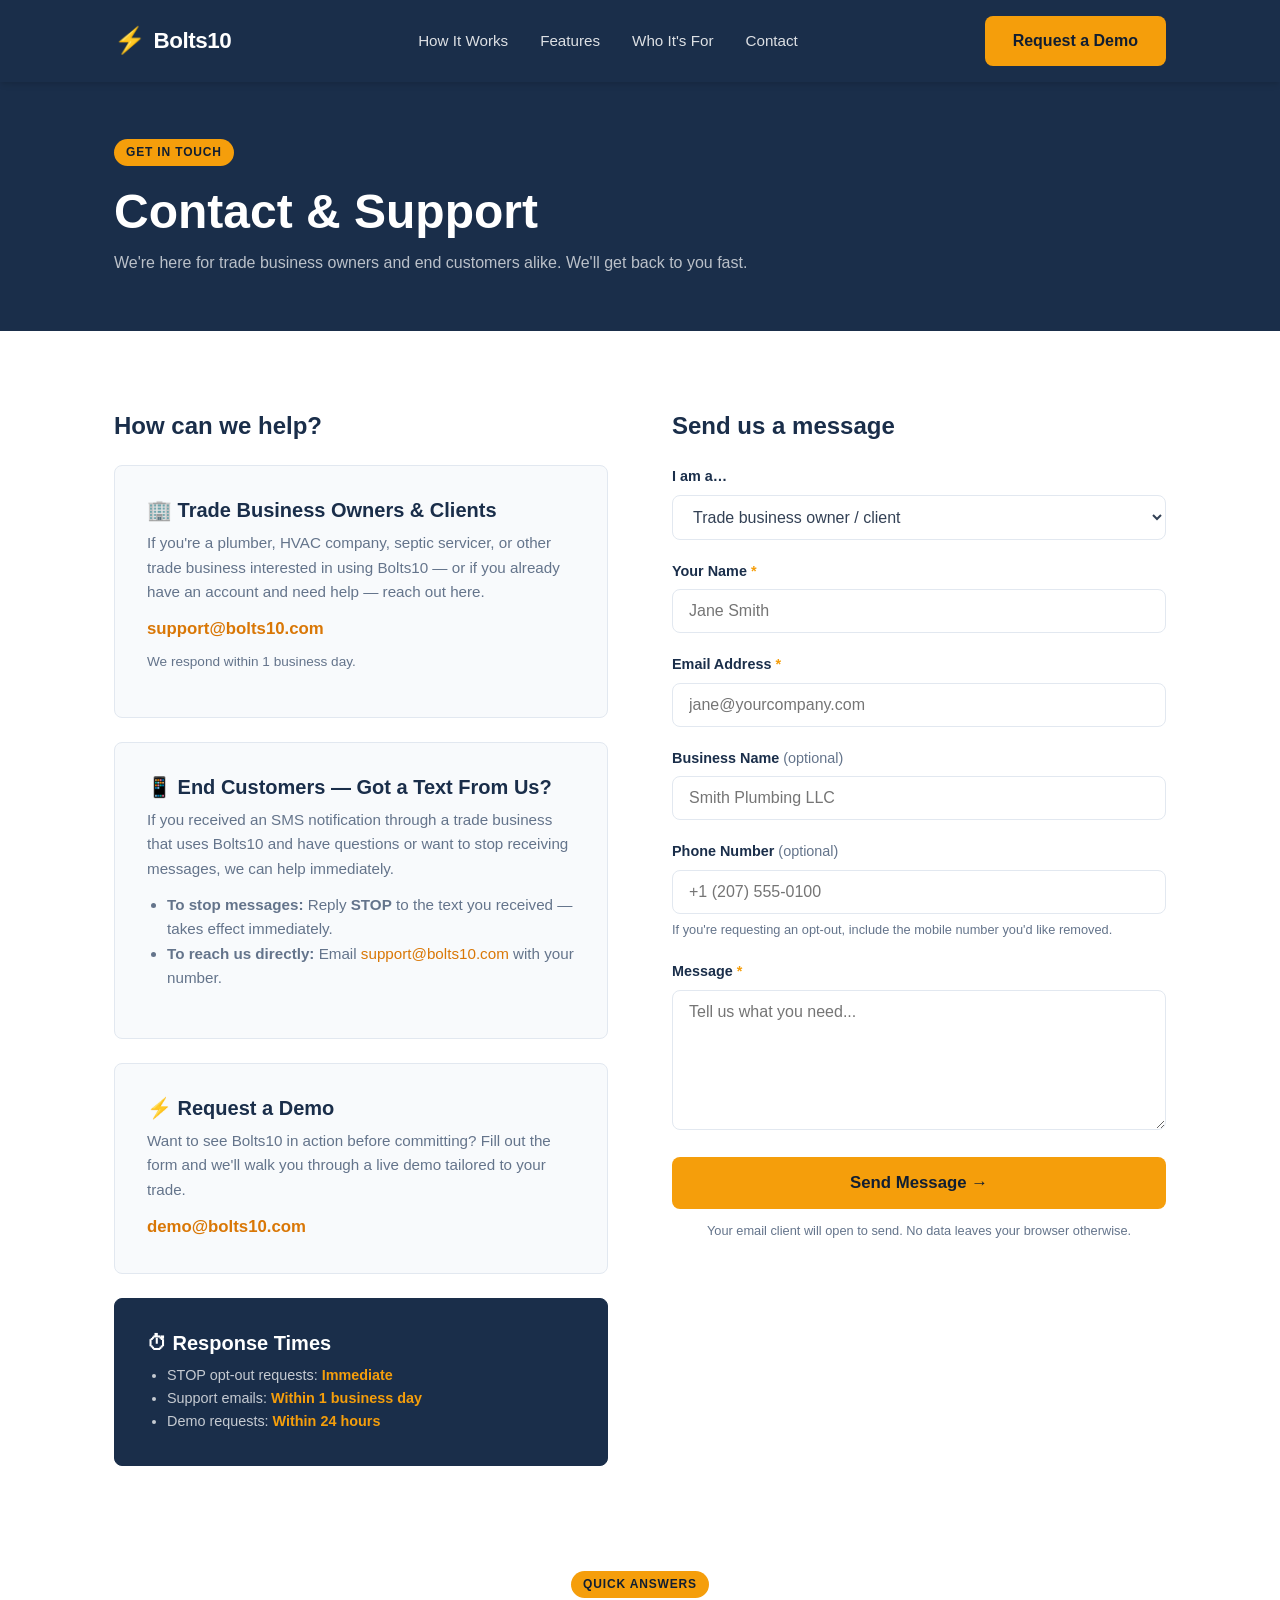
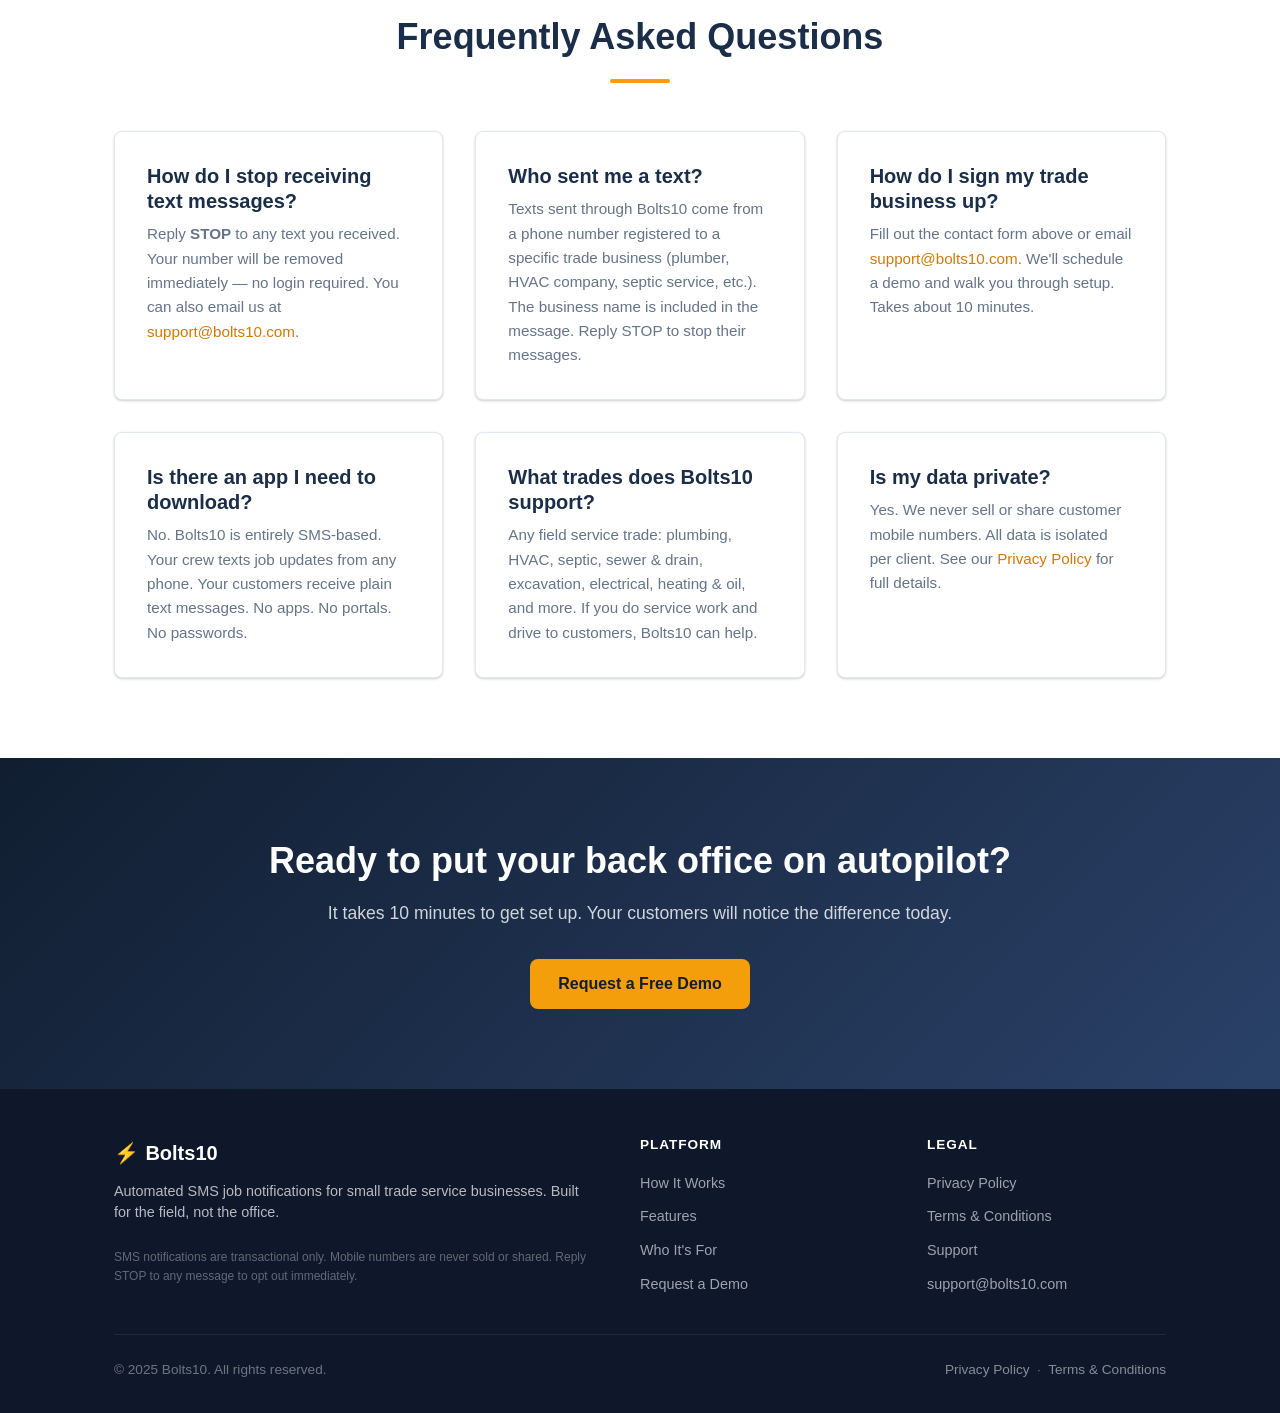
==== contact/index.html @ 415246c9 "Initial commit — Bolts10 marketing and compliance site" ====
<!DOCTYPE html>
<html lang="en">
<head>
  <meta charset="UTF-8" />
  <meta name="viewport" content="width=device-width, initial-scale=1.0" />
  <title>Contact &amp; Support — Bolts10</title>
  <meta name="description" content="Get in touch with Bolts10. Support for trade business clients and end customers." />
  <link rel="icon" href="data:image/svg+xml,<svg xmlns='http://www.w3.org/2000/svg' viewBox='0 0 100 100'><text y='.9em' font-size='90'>⚡</text></svg>" />
  <link rel="stylesheet" href="../css/styles.css" />
</head>
<body>

<!-- NAVBAR -->
<nav class="navbar" role="navigation" aria-label="Main navigation">
  <div class="container navbar__inner">
    <a href="/" class="navbar__logo" aria-label="Bolts10 Home">
      <span class="navbar__logo-bolt" aria-hidden="true">⚡</span>
      Bolts10
    </a>
    <ul class="navbar__links">
      <li><a href="/#how-it-works">How It Works</a></li>
      <li><a href="/#features">Features</a></li>
      <li><a href="/#who-its-for">Who It's For</a></li>
      <li><a href="/contact/" aria-current="page">Contact</a></li>
    </ul>
    <div class="navbar__cta">
      <a href="/contact/" class="btn btn-primary">Request a Demo</a>
    </div>
    <button class="navbar__hamburger" id="hamburger" aria-label="Toggle menu" aria-expanded="false">
      <span></span><span></span><span></span>
    </button>
  </div>
  <div class="container">
    <div class="navbar__mobile-menu" id="mobile-menu" role="menu">
      <a href="/#how-it-works">How It Works</a>
      <a href="/#features">Features</a>
      <a href="/#who-its-for">Who It's For</a>
      <a href="/contact/" style="color: var(--amber); font-weight: 700;">Contact →</a>
    </div>
  </div>
</nav>

<!-- PAGE HEADER -->
<header class="legal-header">
  <div class="container">
    <div class="badge">Get in Touch</div>
    <h1>Contact &amp; Support</h1>
    <p>We're here for trade business owners and end customers alike. We'll get back to you fast.</p>
  </div>
</header>

<!-- MAIN CONTENT -->
<main class="section">
  <div class="container">
    <div class="contact-grid">

      <!-- LEFT: Contact cards -->
      <div>
        <h2 style="font-size: 1.5rem; margin-bottom: 1.5rem;">How can we help?</h2>

        <div class="contact-card">
          <h3>🏢 Trade Business Owners &amp; Clients</h3>
          <p>
            If you're a plumber, HVAC company, septic servicer, or other trade business interested
            in using Bolts10 — or if you already have an account and need help — reach out here.
          </p>
          <div class="contact-card__email">
            <a href="mailto:support@bolts10.com">support@bolts10.com</a>
          </div>
          <p style="margin-top: .5rem; font-size: .85rem; color: var(--slate-500);">
            We respond within 1 business day.
          </p>
        </div>

        <div class="contact-card">
          <h3>📱 End Customers — Got a Text From Us?</h3>
          <p>
            If you received an SMS notification through a trade business that uses Bolts10 and
            have questions or want to stop receiving messages, we can help immediately.
          </p>
          <ul style="padding-left: 1.25rem; color: var(--slate-500); font-size: .95rem; margin-bottom: 1rem;">
            <li><strong>To stop messages:</strong> Reply <strong>STOP</strong> to the text you received — takes effect immediately.</li>
            <li><strong>To reach us directly:</strong> Email <a href="mailto:support@bolts10.com">support@bolts10.com</a> with your number.</li>
          </ul>
        </div>

        <div class="contact-card">
          <h3>⚡ Request a Demo</h3>
          <p>
            Want to see Bolts10 in action before committing? Fill out the form and we'll walk you
            through a live demo tailored to your trade.
          </p>
          <div class="contact-card__email">
            <a href="mailto:demo@bolts10.com">demo@bolts10.com</a>
          </div>
        </div>

        <div class="contact-card" style="background: var(--navy); border-color: var(--navy);">
          <h3 style="color: var(--white);">⏱ Response Times</h3>
          <ul style="padding-left: 1.25rem; color: rgba(255,255,255,.75); font-size: .9rem;">
            <li>STOP opt-out requests: <strong style="color: var(--amber);">Immediate</strong></li>
            <li>Support emails: <strong style="color: var(--amber);">Within 1 business day</strong></li>
            <li>Demo requests: <strong style="color: var(--amber);">Within 24 hours</strong></li>
          </ul>
        </div>
      </div>

      <!-- RIGHT: Contact form -->
      <div>
        <h2 style="font-size: 1.5rem; margin-bottom: 1.5rem;">Send us a message</h2>

        <div
          id="form-success"
          style="display:none; background:#f0fdf4; border:1px solid #86efac; border-radius:var(--radius); padding:1.25rem 1.5rem; margin-bottom:1.5rem; color:#166534;"
        >
          <strong>Message sent!</strong> Your email client should have opened. We'll get back to you shortly.
        </div>

        <form id="contact-form" novalidate>
          <div class="form-group">
            <label for="type">I am a…</label>
            <select id="type" name="type">
              <option value="trade-business">Trade business owner / client</option>
              <option value="demo-request">Interested in a demo</option>
              <option value="end-customer">End customer (got a text from a trade business)</option>
              <option value="opt-out">I want to stop receiving texts</option>
              <option value="other">Other</option>
            </select>
          </div>

          <div class="form-group">
            <label for="name">Your Name <span aria-hidden="true" style="color:var(--amber)">*</span></label>
            <input type="text" id="name" name="name" autocomplete="name" required placeholder="Jane Smith" />
          </div>

          <div class="form-group">
            <label for="email">Email Address <span aria-hidden="true" style="color:var(--amber)">*</span></label>
            <input type="email" id="email" name="email" autocomplete="email" required placeholder="jane@yourcompany.com" />
          </div>

          <div class="form-group">
            <label for="business">Business Name <span style="font-weight:400; color:var(--slate-500)">(optional)</span></label>
            <input type="text" id="business" name="business" placeholder="Smith Plumbing LLC" />
          </div>

          <div class="form-group">
            <label for="phone">Phone Number <span style="font-weight:400; color:var(--slate-500)">(optional)</span></label>
            <input type="tel" id="phone" name="phone" autocomplete="tel" placeholder="+1 (207) 555-0100" />
            <div class="form-note">If you're requesting an opt-out, include the mobile number you'd like removed.</div>
          </div>

          <div class="form-group">
            <label for="message">Message <span aria-hidden="true" style="color:var(--amber)">*</span></label>
            <textarea id="message" name="message" required placeholder="Tell us what you need..."></textarea>
          </div>

          <div class="form-group" style="margin-bottom:0;">
            <button type="submit" class="btn btn-primary" style="width:100%; justify-content:center; font-size:1.05rem; padding:1rem;">
              Send Message →
            </button>
            <div class="form-note" style="text-align:center; margin-top:.75rem;">
              Your email client will open to send. No data leaves your browser otherwise.
            </div>
          </div>
        </form>
      </div>

    </div>

    <!-- FAQ -->
    <div style="margin-top: 5rem;">
      <div class="text-center" style="margin-bottom: 2.5rem;">
        <div class="badge">Quick Answers</div>
        <h2>Frequently Asked Questions</h2>
        <div class="divider"></div>
      </div>

      <div class="features" style="grid-template-columns: repeat(auto-fit, minmax(300px, 1fr));">
        <div class="feature-card">
          <h3>How do I stop receiving text messages?</h3>
          <p>
            Reply <strong>STOP</strong> to any text you received. Your number will be removed
            immediately — no login required. You can also email us at
            <a href="mailto:support@bolts10.com">support@bolts10.com</a>.
          </p>
        </div>
        <div class="feature-card">
          <h3>Who sent me a text?</h3>
          <p>
            Texts sent through Bolts10 come from a phone number registered to a specific trade
            business (plumber, HVAC company, septic service, etc.). The business name is included
            in the message. Reply STOP to stop their messages.
          </p>
        </div>
        <div class="feature-card">
          <h3>How do I sign my trade business up?</h3>
          <p>
            Fill out the contact form above or email <a href="mailto:support@bolts10.com">support@bolts10.com</a>.
            We'll schedule a demo and walk you through setup. Takes about 10 minutes.
          </p>
        </div>
        <div class="feature-card">
          <h3>Is there an app I need to download?</h3>
          <p>
            No. Bolts10 is entirely SMS-based. Your crew texts job updates from any phone.
            Your customers receive plain text messages. No apps. No portals. No passwords.
          </p>
        </div>
        <div class="feature-card">
          <h3>What trades does Bolts10 support?</h3>
          <p>
            Any field service trade: plumbing, HVAC, septic, sewer & drain, excavation,
            electrical, heating & oil, and more. If you do service work and drive to customers,
            Bolts10 can help.
          </p>
        </div>
        <div class="feature-card">
          <h3>Is my data private?</h3>
          <p>
            Yes. We never sell or share customer mobile numbers. All data is isolated per client.
            See our <a href="/privacy-policy/">Privacy Policy</a> for full details.
          </p>
        </div>
      </div>
    </div>

  </div>
</main>

<!-- CTA BANNER -->
<section class="cta-banner" aria-labelledby="cta-heading">
  <div class="container">
    <h2 id="cta-heading">Ready to put your back office on autopilot?</h2>
    <p>It takes 10 minutes to get set up. Your customers will notice the difference today.</p>
    <a href="mailto:demo@bolts10.com" class="btn btn-primary">Request a Free Demo</a>
  </div>
</section>

<!-- FOOTER -->
<footer class="footer" role="contentinfo">
  <div class="container">
    <div class="footer__inner">
      <div class="footer__brand">
        <a href="/" class="footer__logo">
          <span class="footer__logo-bolt" aria-hidden="true">⚡</span>
          Bolts10
        </a>
        <p class="footer__tagline">Automated SMS job notifications for small trade service businesses. Built for the field, not the office.</p>
        <p class="footer__compliance">
          SMS notifications are transactional only. Mobile numbers are never sold or shared.
          Reply STOP to any message to opt out immediately.
        </p>
      </div>
      <div class="footer__col">
        <h4>Platform</h4>
        <ul>
          <li><a href="/#how-it-works">How It Works</a></li>
          <li><a href="/#features">Features</a></li>
          <li><a href="/#who-its-for">Who It's For</a></li>
          <li><a href="/contact/">Request a Demo</a></li>
        </ul>
      </div>
      <div class="footer__col">
        <h4>Legal</h4>
        <ul>
          <li><a href="/privacy-policy/">Privacy Policy</a></li>
          <li><a href="/terms-and-conditions/">Terms &amp; Conditions</a></li>
          <li><a href="/contact/">Support</a></li>
          <li><a href="mailto:support@bolts10.com">support@bolts10.com</a></li>
        </ul>
      </div>
    </div>
    <div class="footer__bottom">
      <p>&copy; 2025 Bolts10. All rights reserved.</p>
      <p>
        <a href="/privacy-policy/" style="color: rgba(255,255,255,.5);">Privacy Policy</a>
        &nbsp;·&nbsp;
        <a href="/terms-and-conditions/" style="color: rgba(255,255,255,.5);">Terms &amp; Conditions</a>
      </p>
    </div>
  </div>
</footer>

<script src="../js/main.js"></script>
</body>
</html>
---- css/styles.css ----
/* ============================================================
   Bolts10 — Shared Stylesheet
   Brand: Navy (#1a2e4a) + Amber (#f59e0b) + Slate (#f8fafc)
   ============================================================ */

*, *::before, *::after {
  box-sizing: border-box;
  margin: 0;
  padding: 0;
}

:root {
  --navy:       #1a2e4a;
  --navy-dark:  #111e31;
  --navy-light: #2a4168;
  --amber:      #f59e0b;
  --amber-dark: #d97706;
  --slate-50:   #f8fafc;
  --slate-100:  #f1f5f9;
  --slate-200:  #e2e8f0;
  --slate-500:  #64748b;
  --slate-700:  #334155;
  --slate-900:  #0f172a;
  --white:      #ffffff;
  --radius:     8px;
  --shadow:     0 1px 3px rgba(0,0,0,.12), 0 1px 2px rgba(0,0,0,.08);
  --shadow-md:  0 4px 6px -1px rgba(0,0,0,.1), 0 2px 4px -1px rgba(0,0,0,.06);
  --shadow-lg:  0 10px 15px -3px rgba(0,0,0,.1), 0 4px 6px -2px rgba(0,0,0,.05);
  --font:       -apple-system, BlinkMacSystemFont, 'Segoe UI', Roboto, Oxygen, Ubuntu, sans-serif;
  --max-width:  1100px;
}

html { scroll-behavior: smooth; }

body {
  font-family: var(--font);
  font-size: 16px;
  line-height: 1.6;
  color: var(--slate-700);
  background: var(--white);
  -webkit-font-smoothing: antialiased;
}

/* ── Typography ─────────────────────────────────────────── */

h1, h2, h3, h4, h5 {
  line-height: 1.25;
  color: var(--navy);
  font-weight: 700;
}
h1 { font-size: clamp(2rem, 5vw, 3rem); }
h2 { font-size: clamp(1.5rem, 3.5vw, 2.25rem); }
h3 { font-size: 1.25rem; }
p  { margin-bottom: 1rem; }
a  { color: var(--amber-dark); text-decoration: none; }
a:hover { text-decoration: underline; }

/* ── Layout Utilities ───────────────────────────────────── */

.container {
  max-width: var(--max-width);
  margin-inline: auto;
  padding-inline: 1.5rem;
}

.section {
  padding-block: 5rem;
}

.section--alt {
  background: var(--slate-50);
}

.text-center { text-align: center; }

.badge {
  display: inline-block;
  background: var(--amber);
  color: var(--navy-dark);
  font-size: .75rem;
  font-weight: 700;
  letter-spacing: .07em;
  text-transform: uppercase;
  padding: .25rem .75rem;
  border-radius: 999px;
  margin-bottom: 1rem;
}

/* ── Buttons ────────────────────────────────────────────── */

.btn {
  display: inline-block;
  padding: .75rem 1.75rem;
  border-radius: var(--radius);
  font-weight: 600;
  font-size: 1rem;
  cursor: pointer;
  transition: background .15s, transform .1s;
  border: none;
  text-decoration: none;
}
.btn:hover { text-decoration: none; }

.btn-primary {
  background: var(--amber);
  color: var(--navy-dark);
}
.btn-primary:hover {
  background: var(--amber-dark);
  transform: translateY(-1px);
}

.btn-outline {
  background: transparent;
  color: var(--white);
  border: 2px solid var(--white);
}
.btn-outline:hover {
  background: rgba(255,255,255,.1);
  transform: translateY(-1px);
}

.btn-navy {
  background: var(--navy);
  color: var(--white);
}
.btn-navy:hover {
  background: var(--navy-dark);
  transform: translateY(-1px);
}

/* ── Navbar ─────────────────────────────────────────────── */

.navbar {
  background: var(--navy);
  position: sticky;
  top: 0;
  z-index: 100;
  box-shadow: var(--shadow-md);
}

.navbar__inner {
  display: flex;
  align-items: center;
  justify-content: space-between;
  padding-block: 1rem;
}

.navbar__logo {
  display: flex;
  align-items: center;
  gap: .5rem;
  color: var(--white);
  font-size: 1.4rem;
  font-weight: 800;
  text-decoration: none;
  letter-spacing: -.02em;
}
.navbar__logo:hover { text-decoration: none; color: var(--amber); }

.navbar__logo-bolt {
  color: var(--amber);
  font-size: 1.6rem;
  line-height: 1;
}

.navbar__links {
  display: flex;
  align-items: center;
  gap: 2rem;
  list-style: none;
}

.navbar__links a {
  color: rgba(255,255,255,.85);
  font-size: .95rem;
  font-weight: 500;
  transition: color .15s;
}
.navbar__links a:hover { color: var(--amber); text-decoration: none; }

.navbar__cta {
  display: flex;
  align-items: center;
  gap: 1rem;
}

/* Mobile nav */
.navbar__hamburger {
  display: none;
  flex-direction: column;
  gap: 5px;
  cursor: pointer;
  background: none;
  border: none;
  padding: .4rem;
}
.navbar__hamburger span {
  display: block;
  width: 24px;
  height: 2px;
  background: var(--white);
  border-radius: 2px;
  transition: .3s;
}
.navbar__mobile-menu {
  display: none;
  flex-direction: column;
  padding-bottom: 1rem;
  gap: .5rem;
}
.navbar__mobile-menu a {
  color: rgba(255,255,255,.85);
  padding: .5rem 0;
  font-weight: 500;
  border-bottom: 1px solid rgba(255,255,255,.08);
}
.navbar__mobile-menu.open { display: flex; }

@media (max-width: 768px) {
  .navbar__links,
  .navbar__cta { display: none; }
  .navbar__hamburger { display: flex; }
}

/* ── Hero ───────────────────────────────────────────────── */

.hero {
  background: linear-gradient(135deg, var(--navy-dark) 0%, var(--navy-light) 100%);
  color: var(--white);
  padding-block: 6rem 5rem;
  text-align: center;
}

.hero h1 {
  color: var(--white);
  max-width: 800px;
  margin-inline: auto;
  margin-bottom: 1.25rem;
}

.hero__sub {
  font-size: 1.2rem;
  color: rgba(255,255,255,.8);
  max-width: 600px;
  margin-inline: auto;
  margin-bottom: 2.5rem;
}

.hero__actions {
  display: flex;
  gap: 1rem;
  justify-content: center;
  flex-wrap: wrap;
}

.hero__scroll {
  margin-top: 3rem;
  display: flex;
  flex-direction: column;
  align-items: center;
  gap: .5rem;
  color: rgba(255,255,255,.4);
  font-size: .8rem;
  letter-spacing: .05em;
  text-transform: uppercase;
}
.hero__scroll-arrow {
  width: 24px;
  height: 24px;
  border-right: 2px solid rgba(255,255,255,.3);
  border-bottom: 2px solid rgba(255,255,255,.3);
  transform: rotate(45deg);
  animation: bounce 1.6s ease-in-out infinite;
}
@keyframes bounce {
  0%, 100% { transform: rotate(45deg) translateY(0); }
  50%       { transform: rotate(45deg) translateY(6px); }
}

/* ── How It Works ───────────────────────────────────────── */

.steps {
  display: grid;
  grid-template-columns: repeat(auto-fit, minmax(220px, 1fr));
  gap: 2rem;
  margin-top: 3rem;
}

.step {
  text-align: center;
  padding: 2rem 1.5rem;
  background: var(--white);
  border-radius: var(--radius);
  box-shadow: var(--shadow);
  border-top: 4px solid var(--amber);
}

.step__number {
  width: 48px;
  height: 48px;
  border-radius: 50%;
  background: var(--amber);
  color: var(--navy-dark);
  font-size: 1.25rem;
  font-weight: 800;
  display: flex;
  align-items: center;
  justify-content: center;
  margin-inline: auto;
  margin-bottom: 1rem;
}

.step h3 { margin-bottom: .5rem; }
.step p { color: var(--slate-500); font-size: .95rem; margin: 0; }

/* ── Feature Grid ───────────────────────────────────────── */

.features {
  display: grid;
  grid-template-columns: repeat(auto-fit, minmax(280px, 1fr));
  gap: 2rem;
  margin-top: 3rem;
}

.feature-card {
  padding: 2rem;
  border-radius: var(--radius);
  background: var(--white);
  box-shadow: var(--shadow);
  border: 1px solid var(--slate-200);
}

.feature-card__icon {
  font-size: 2rem;
  margin-bottom: 1rem;
  display: block;
}

.feature-card h3 { margin-bottom: .5rem; }
.feature-card p  { color: var(--slate-500); font-size: .95rem; margin: 0; }

/* ── Verticals / Who It's For ───────────────────────────── */

.verticals {
  display: flex;
  flex-wrap: wrap;
  gap: 1rem;
  justify-content: center;
  margin-top: 2rem;
}

.vertical-tag {
  display: inline-flex;
  align-items: center;
  gap: .4rem;
  padding: .6rem 1.2rem;
  border-radius: var(--radius);
  background: var(--navy);
  color: var(--white);
  font-weight: 600;
  font-size: .95rem;
}

.vertical-tag span { font-size: 1.2rem; }

/* ── Testimonial ────────────────────────────────────────── */

.testimonial-grid {
  display: grid;
  grid-template-columns: repeat(auto-fit, minmax(260px, 1fr));
  gap: 2rem;
  margin-top: 3rem;
}

.testimonial {
  background: var(--white);
  border-radius: var(--radius);
  padding: 2rem;
  box-shadow: var(--shadow);
  border-left: 4px solid var(--amber);
}

.testimonial__quote {
  font-style: italic;
  color: var(--slate-700);
  margin-bottom: 1.25rem;
  font-size: 1rem;
}

.testimonial__author {
  font-weight: 700;
  color: var(--navy);
  font-size: .9rem;
}
.testimonial__role {
  color: var(--slate-500);
  font-size: .85rem;
}

/* ── CTA Banner ─────────────────────────────────────────── */

.cta-banner {
  background: linear-gradient(135deg, var(--navy-dark) 0%, var(--navy-light) 100%);
  color: var(--white);
  text-align: center;
  padding-block: 5rem;
}

.cta-banner h2 { color: var(--white); margin-bottom: 1rem; }
.cta-banner p  { color: rgba(255,255,255,.8); font-size: 1.1rem; margin-bottom: 2rem; }

/* ── Booking Widget Embed ───────────────────────────────── */

.widget-embed {
  background: var(--slate-100);
  border: 2px dashed var(--slate-200);
  border-radius: var(--radius);
  padding: 3rem 2rem;
  text-align: center;
  margin-top: 2rem;
}

.widget-embed__label {
  font-size: .75rem;
  font-weight: 700;
  letter-spacing: .1em;
  text-transform: uppercase;
  color: var(--slate-500);
  margin-bottom: 1rem;
}

.widget-embed__placeholder {
  color: var(--slate-500);
  font-size: .95rem;
}

/* ── Legal Pages ────────────────────────────────────────── */

.legal-header {
  background: var(--navy);
  color: var(--white);
  padding-block: 3.5rem;
}

.legal-header h1 { color: var(--white); margin-bottom: .5rem; }
.legal-header p  { color: rgba(255,255,255,.7); margin: 0; }

.legal-body {
  padding-block: 4rem;
}

.legal-body h2 {
  font-size: 1.35rem;
  margin-top: 2.5rem;
  margin-bottom: .75rem;
  padding-top: 1rem;
  border-top: 1px solid var(--slate-200);
}
.legal-body h2:first-of-type { margin-top: 0; border-top: none; }

.legal-body h3 {
  font-size: 1.05rem;
  margin-top: 1.5rem;
  margin-bottom: .5rem;
  color: var(--navy-light);
}

.legal-body ul, .legal-body ol {
  padding-left: 1.5rem;
  margin-bottom: 1rem;
}
.legal-body li { margin-bottom: .4rem; }

.legal-toc {
  background: var(--slate-50);
  border-radius: var(--radius);
  padding: 1.5rem;
  margin-bottom: 3rem;
  border: 1px solid var(--slate-200);
}
.legal-toc h3 { margin-top: 0; border-top: none; font-size: 1rem; margin-bottom: .75rem; }
.legal-toc ol { margin-bottom: 0; }
.legal-toc a { color: var(--navy-light); font-size: .9rem; }

.compliance-box {
  background: #fff7ed;
  border: 1px solid #fed7aa;
  border-radius: var(--radius);
  padding: 1.25rem 1.5rem;
  margin: 1.5rem 0;
}
.compliance-box strong { color: #9a3412; }

/* ── Contact Page ───────────────────────────────────────── */

.contact-grid {
  display: grid;
  grid-template-columns: 1fr 1fr;
  gap: 4rem;
  align-items: start;
}

@media (max-width: 768px) {
  .contact-grid { grid-template-columns: 1fr; gap: 2rem; }
}

.contact-card {
  background: var(--slate-50);
  border-radius: var(--radius);
  padding: 2rem;
  border: 1px solid var(--slate-200);
  margin-bottom: 1.5rem;
}

.contact-card h3 { margin-bottom: .5rem; }
.contact-card p  { color: var(--slate-500); font-size: .95rem; margin-bottom: .75rem; }

.contact-card__email {
  font-weight: 700;
  font-size: 1.05rem;
  color: var(--navy);
}

.form-group {
  margin-bottom: 1.25rem;
}

.form-group label {
  display: block;
  font-weight: 600;
  font-size: .9rem;
  color: var(--navy);
  margin-bottom: .4rem;
}

.form-group input,
.form-group textarea,
.form-group select {
  width: 100%;
  padding: .75rem 1rem;
  border: 1px solid var(--slate-200);
  border-radius: var(--radius);
  font-family: var(--font);
  font-size: 1rem;
  color: var(--slate-700);
  background: var(--white);
  transition: border-color .15s, box-shadow .15s;
}

.form-group input:focus,
.form-group textarea:focus,
.form-group select:focus {
  outline: none;
  border-color: var(--amber);
  box-shadow: 0 0 0 3px rgba(245, 158, 11, .2);
}

.form-group textarea { resize: vertical; min-height: 140px; }

.form-note {
  font-size: .8rem;
  color: var(--slate-500);
  margin-top: .4rem;
}

/* ── Footer ─────────────────────────────────────────────── */

.footer {
  background: var(--slate-900);
  color: rgba(255,255,255,.7);
  padding-block: 3rem 2rem;
}

.footer__inner {
  display: grid;
  grid-template-columns: 2fr 1fr 1fr;
  gap: 3rem;
  padding-bottom: 2rem;
  border-bottom: 1px solid rgba(255,255,255,.08);
}

@media (max-width: 768px) {
  .footer__inner { grid-template-columns: 1fr; gap: 2rem; }
}

.footer__brand { }
.footer__logo {
  display: flex;
  align-items: center;
  gap: .4rem;
  color: var(--white);
  font-size: 1.25rem;
  font-weight: 800;
  margin-bottom: .75rem;
  text-decoration: none;
}
.footer__logo:hover { color: var(--amber); text-decoration: none; }
.footer__logo-bolt { color: var(--amber); }
.footer__tagline { font-size: .9rem; line-height: 1.5; }

.footer__col h4 {
  color: var(--white);
  font-size: .85rem;
  text-transform: uppercase;
  letter-spacing: .07em;
  margin-bottom: 1rem;
}

.footer__col ul {
  list-style: none;
  display: flex;
  flex-direction: column;
  gap: .5rem;
}

.footer__col a {
  color: rgba(255,255,255,.6);
  font-size: .9rem;
  transition: color .15s;
}
.footer__col a:hover { color: var(--amber); text-decoration: none; }

.footer__bottom {
  display: flex;
  align-items: center;
  justify-content: space-between;
  padding-top: 1.5rem;
  flex-wrap: wrap;
  gap: 1rem;
}

.footer__bottom p { font-size: .85rem; color: rgba(255,255,255,.4); margin: 0; }

.footer__compliance {
  font-size: .75rem;
  color: rgba(255,255,255,.35);
  margin-top: 1.5rem;
  line-height: 1.6;
}

/* ── Misc ───────────────────────────────────────────────── */

.divider {
  width: 60px;
  height: 4px;
  background: var(--amber);
  border-radius: 2px;
  margin-block: 1.25rem;
}

.text-center .divider { margin-inline: auto; }

.sr-only {
  position: absolute;
  width: 1px; height: 1px;
  padding: 0; margin: -1px;
  overflow: hidden;
  clip: rect(0,0,0,0);
  white-space: nowrap;
  border-width: 0;
}
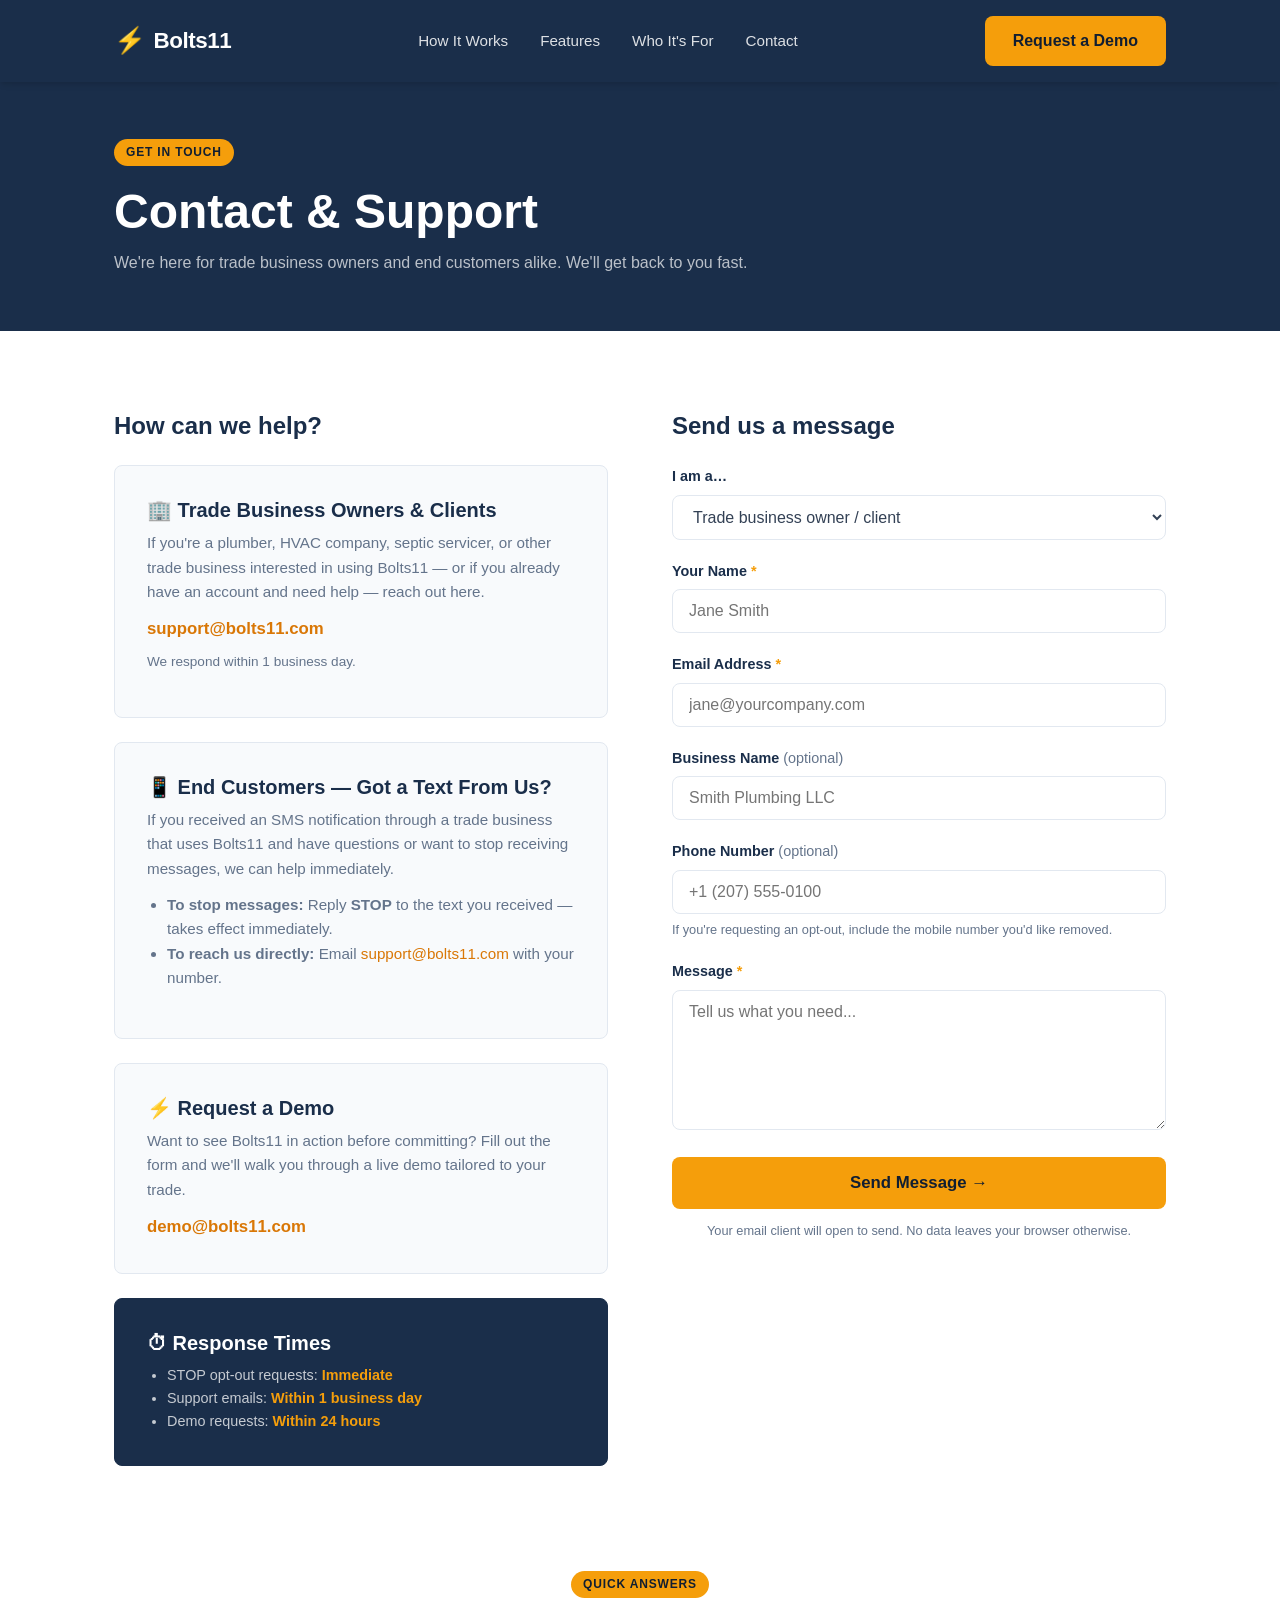
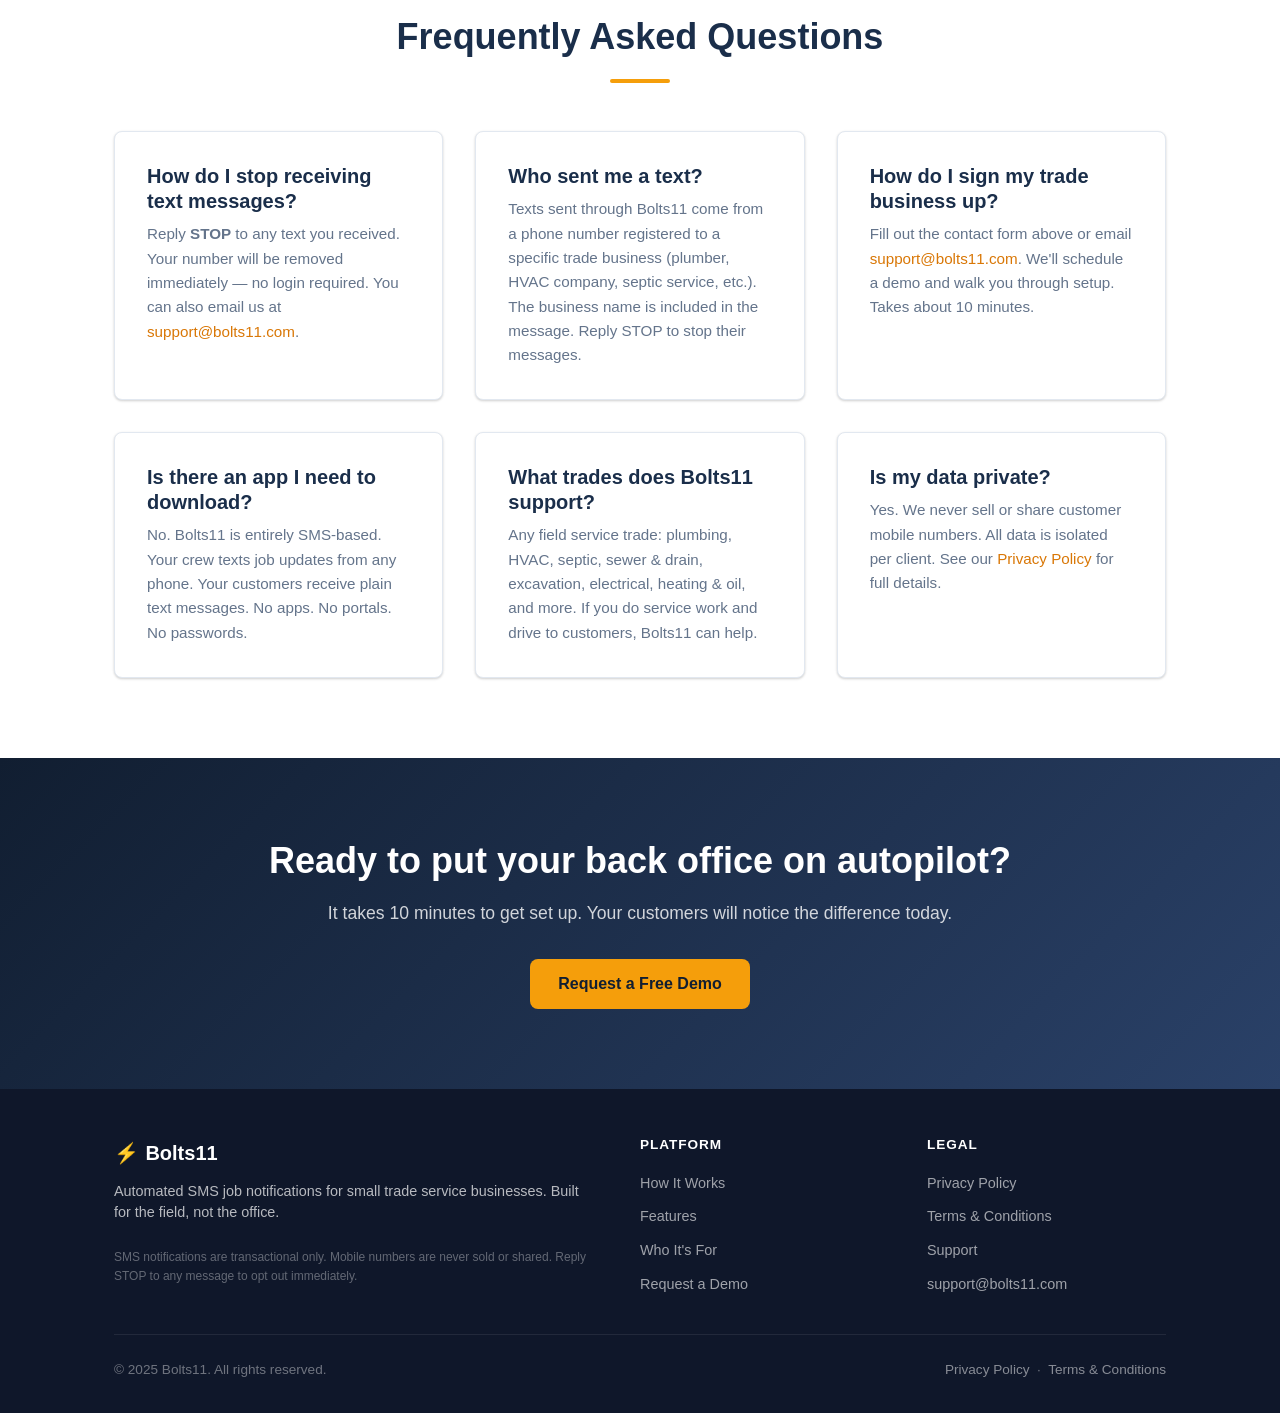
==== commit 73a2d866: "Rename Bolts10 → Bolts11, update domain to bolts11.com" ====
--- a/contact/index.html
+++ b/contact/index.html
@@ -3,8 +3,8 @@
 <head>
   <meta charset="UTF-8" />
   <meta name="viewport" content="width=device-width, initial-scale=1.0" />
-  <title>Contact &amp; Support — Bolts10</title>
-  <meta name="description" content="Get in touch with Bolts10. Support for trade business clients and end customers." />
+  <title>Contact &amp; Support — Bolts11</title>
+  <meta name="description" content="Get in touch with Bolts11. Support for trade business clients and end customers." />
   <link rel="icon" href="data:image/svg+xml,<svg xmlns='http://www.w3.org/2000/svg' viewBox='0 0 100 100'><text y='.9em' font-size='90'>⚡</text></svg>" />
   <link rel="stylesheet" href="../css/styles.css" />
 </head>
@@ -13,9 +13,9 @@
 <!-- NAVBAR -->
 <nav class="navbar" role="navigation" aria-label="Main navigation">
   <div class="container navbar__inner">
-    <a href="/" class="navbar__logo" aria-label="Bolts10 Home">
+    <a href="/" class="navbar__logo" aria-label="Bolts11 Home">
       <span class="navbar__logo-bolt" aria-hidden="true">⚡</span>
-      Bolts10
+      Bolts11
     </a>
     <ul class="navbar__links">
       <li><a href="/#how-it-works">How It Works</a></li>
@@ -62,10 +62,10 @@
           <h3>🏢 Trade Business Owners &amp; Clients</h3>
           <p>
             If you're a plumber, HVAC company, septic servicer, or other trade business interested
-            in using Bolts10 — or if you already have an account and need help — reach out here.
+            in using Bolts11 — or if you already have an account and need help — reach out here.
           </p>
           <div class="contact-card__email">
-            <a href="mailto:support@bolts10.com">support@bolts10.com</a>
+            <a href="mailto:support@bolts11.com">support@bolts11.com</a>
           </div>
           <p style="margin-top: .5rem; font-size: .85rem; color: var(--slate-500);">
             We respond within 1 business day.
@@ -75,23 +75,23 @@
         <div class="contact-card">
           <h3>📱 End Customers — Got a Text From Us?</h3>
           <p>
-            If you received an SMS notification through a trade business that uses Bolts10 and
+            If you received an SMS notification through a trade business that uses Bolts11 and
             have questions or want to stop receiving messages, we can help immediately.
           </p>
           <ul style="padding-left: 1.25rem; color: var(--slate-500); font-size: .95rem; margin-bottom: 1rem;">
             <li><strong>To stop messages:</strong> Reply <strong>STOP</strong> to the text you received — takes effect immediately.</li>
-            <li><strong>To reach us directly:</strong> Email <a href="mailto:support@bolts10.com">support@bolts10.com</a> with your number.</li>
+            <li><strong>To reach us directly:</strong> Email <a href="mailto:support@bolts11.com">support@bolts11.com</a> with your number.</li>
           </ul>
         </div>
 
         <div class="contact-card">
           <h3>⚡ Request a Demo</h3>
           <p>
-            Want to see Bolts10 in action before committing? Fill out the form and we'll walk you
+            Want to see Bolts11 in action before committing? Fill out the form and we'll walk you
             through a live demo tailored to your trade.
           </p>
           <div class="contact-card__email">
-            <a href="mailto:demo@bolts10.com">demo@bolts10.com</a>
+            <a href="mailto:demo@bolts11.com">demo@bolts11.com</a>
           </div>
         </div>
 
@@ -181,13 +181,13 @@
           <p>
             Reply <strong>STOP</strong> to any text you received. Your number will be removed
             immediately — no login required. You can also email us at
-            <a href="mailto:support@bolts10.com">support@bolts10.com</a>.
+            <a href="mailto:support@bolts11.com">support@bolts11.com</a>.
           </p>
         </div>
         <div class="feature-card">
           <h3>Who sent me a text?</h3>
           <p>
-            Texts sent through Bolts10 come from a phone number registered to a specific trade
+            Texts sent through Bolts11 come from a phone number registered to a specific trade
             business (plumber, HVAC company, septic service, etc.). The business name is included
             in the message. Reply STOP to stop their messages.
           </p>
@@ -195,23 +195,23 @@
         <div class="feature-card">
           <h3>How do I sign my trade business up?</h3>
           <p>
-            Fill out the contact form above or email <a href="mailto:support@bolts10.com">support@bolts10.com</a>.
+            Fill out the contact form above or email <a href="mailto:support@bolts11.com">support@bolts11.com</a>.
             We'll schedule a demo and walk you through setup. Takes about 10 minutes.
           </p>
         </div>
         <div class="feature-card">
           <h3>Is there an app I need to download?</h3>
           <p>
-            No. Bolts10 is entirely SMS-based. Your crew texts job updates from any phone.
+            No. Bolts11 is entirely SMS-based. Your crew texts job updates from any phone.
             Your customers receive plain text messages. No apps. No portals. No passwords.
           </p>
         </div>
         <div class="feature-card">
-          <h3>What trades does Bolts10 support?</h3>
+          <h3>What trades does Bolts11 support?</h3>
           <p>
             Any field service trade: plumbing, HVAC, septic, sewer & drain, excavation,
             electrical, heating & oil, and more. If you do service work and drive to customers,
-            Bolts10 can help.
+            Bolts11 can help.
           </p>
         </div>
         <div class="feature-card">
@@ -232,7 +232,7 @@
   <div class="container">
     <h2 id="cta-heading">Ready to put your back office on autopilot?</h2>
     <p>It takes 10 minutes to get set up. Your customers will notice the difference today.</p>
-    <a href="mailto:demo@bolts10.com" class="btn btn-primary">Request a Free Demo</a>
+    <a href="mailto:demo@bolts11.com" class="btn btn-primary">Request a Free Demo</a>
   </div>
 </section>
 
@@ -243,7 +243,7 @@
       <div class="footer__brand">
         <a href="/" class="footer__logo">
           <span class="footer__logo-bolt" aria-hidden="true">⚡</span>
-          Bolts10
+          Bolts11
         </a>
         <p class="footer__tagline">Automated SMS job notifications for small trade service businesses. Built for the field, not the office.</p>
         <p class="footer__compliance">
@@ -266,12 +266,12 @@
           <li><a href="/privacy-policy/">Privacy Policy</a></li>
           <li><a href="/terms-and-conditions/">Terms &amp; Conditions</a></li>
           <li><a href="/contact/">Support</a></li>
-          <li><a href="mailto:support@bolts10.com">support@bolts10.com</a></li>
+          <li><a href="mailto:support@bolts11.com">support@bolts11.com</a></li>
         </ul>
       </div>
     </div>
     <div class="footer__bottom">
-      <p>&copy; 2025 Bolts10. All rights reserved.</p>
+      <p>&copy; 2025 Bolts11. All rights reserved.</p>
       <p>
         <a href="/privacy-policy/" style="color: rgba(255,255,255,.5);">Privacy Policy</a>
         &nbsp;·&nbsp;
--- a/css/styles.css
+++ b/css/styles.css
@@ -1,5 +1,5 @@
 /* ============================================================
-   Bolts10 — Shared Stylesheet
+   Bolts11 — Shared Stylesheet
    Brand: Navy (#1a2e4a) + Amber (#f59e0b) + Slate (#f8fafc)
    ============================================================ */
 
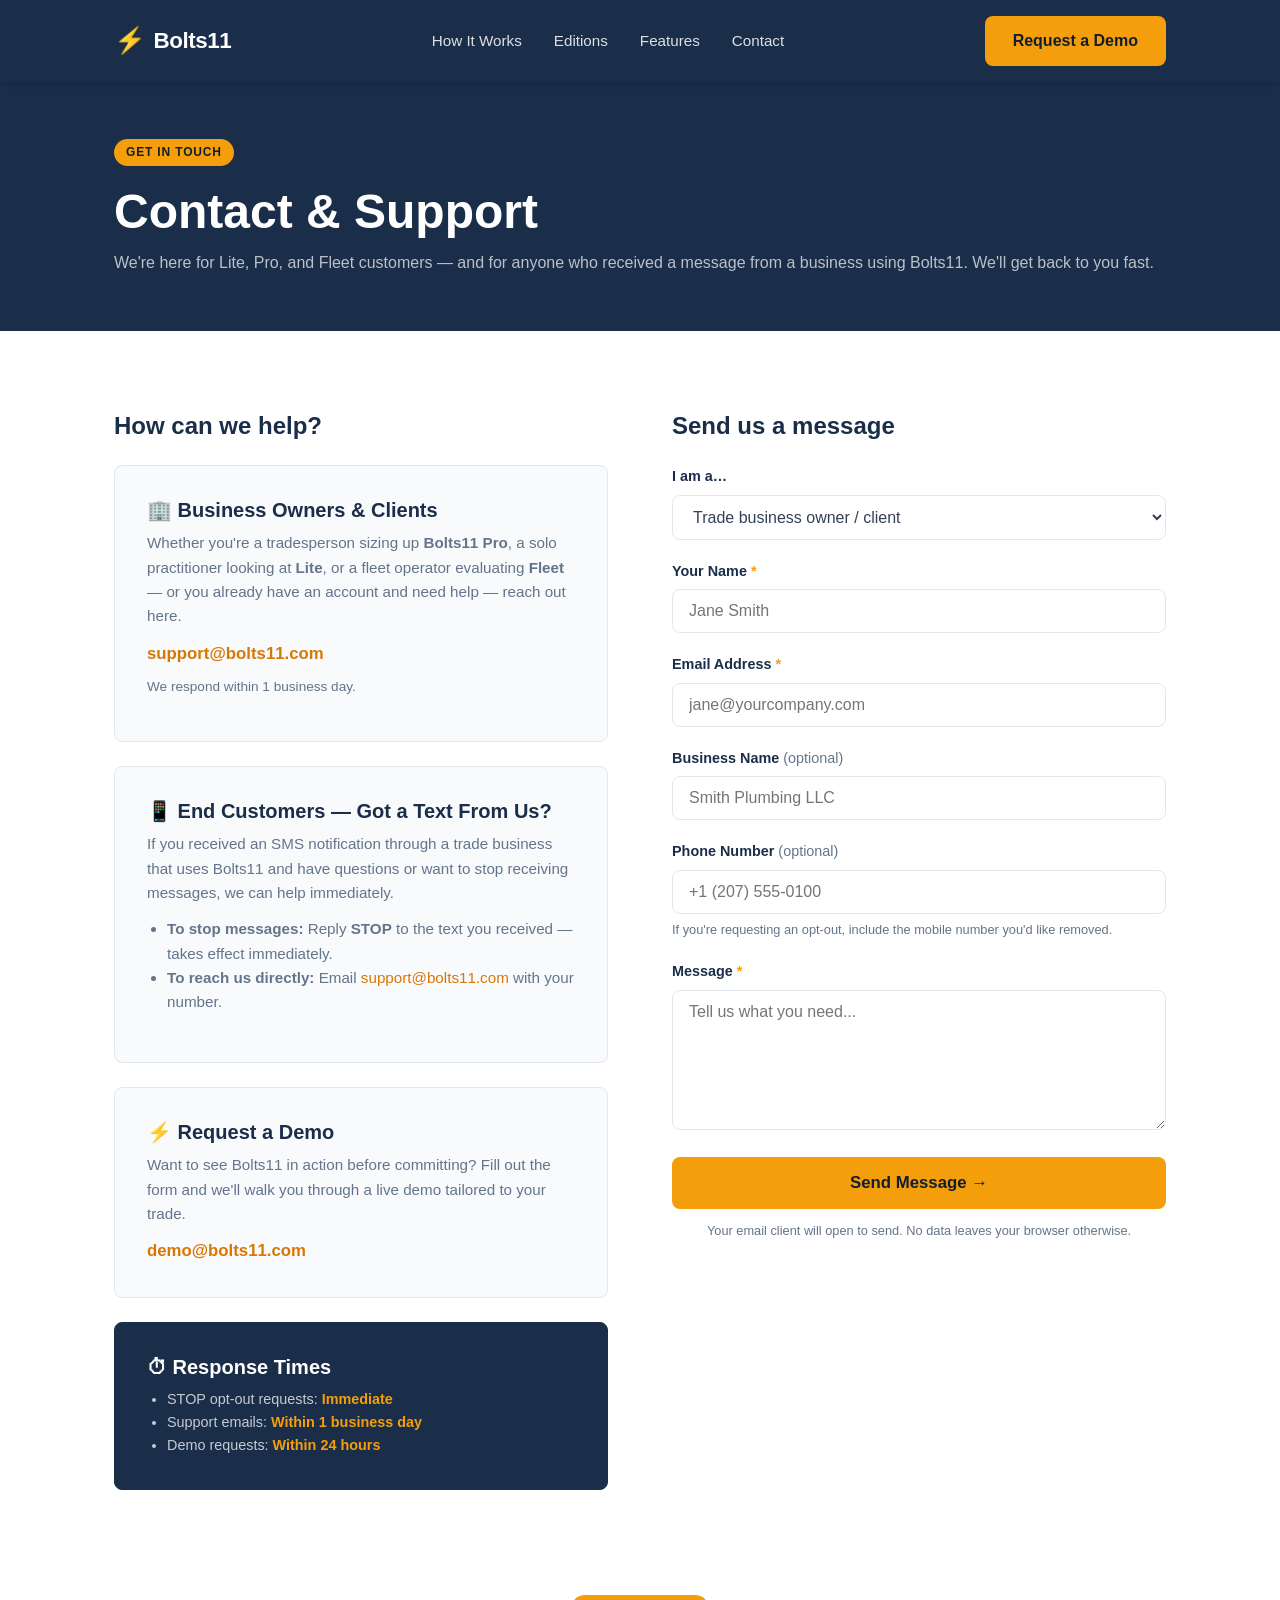
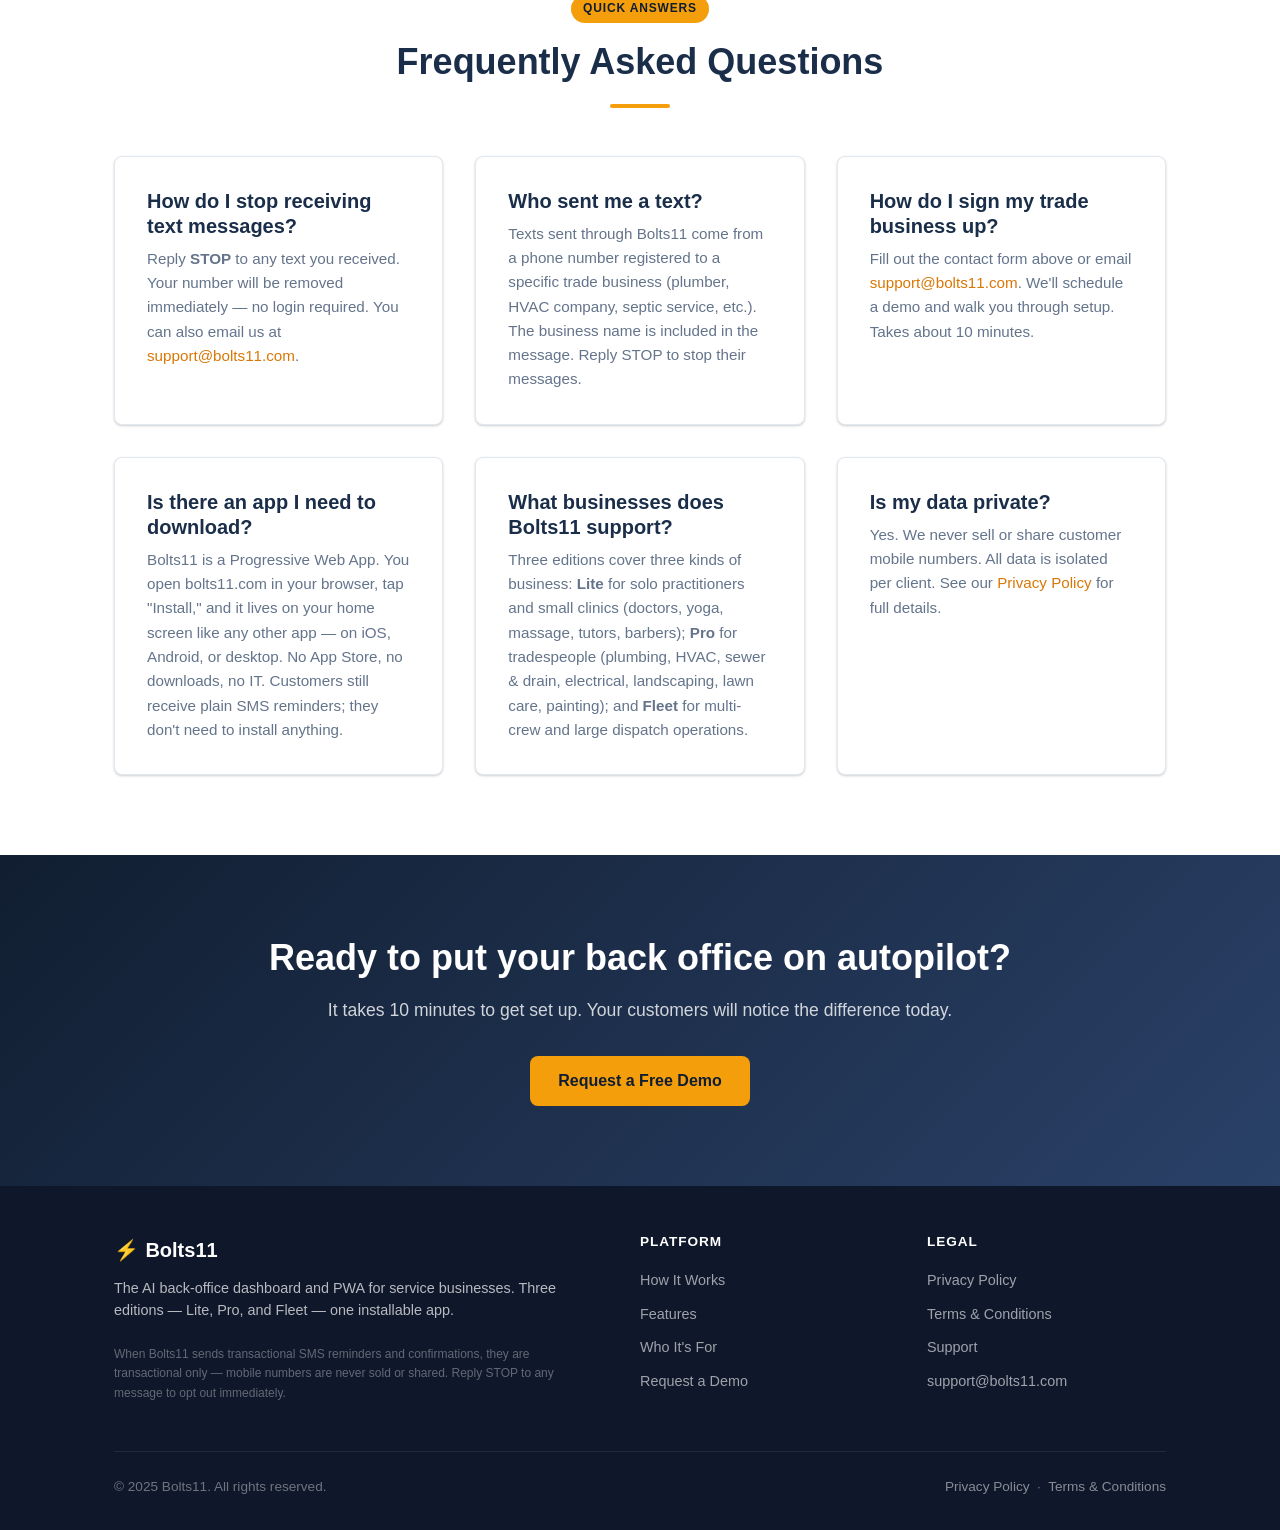
==== commit 6e5f0e4d: "refocus marketing site on dashboard + PWA with three editions Replace SMS-first / no-app messaging w" ====
--- a/contact/index.html
+++ b/contact/index.html
@@ -4,7 +4,7 @@
   <meta charset="UTF-8" />
   <meta name="viewport" content="width=device-width, initial-scale=1.0" />
   <title>Contact &amp; Support — Bolts11</title>
-  <meta name="description" content="Get in touch with Bolts11. Support for trade business clients and end customers." />
+  <meta name="description" content="Get in touch with Bolts11. Support for Lite, Pro, and Fleet customers — plus end-customer message and opt-out help." />
   <link rel="icon" href="data:image/svg+xml,<svg xmlns='http://www.w3.org/2000/svg' viewBox='0 0 100 100'><text y='.9em' font-size='90'>⚡</text></svg>" />
   <link rel="stylesheet" href="../css/styles.css" />
 </head>
@@ -19,8 +19,8 @@
     </a>
     <ul class="navbar__links">
       <li><a href="/#how-it-works">How It Works</a></li>
+      <li><a href="/#editions">Editions</a></li>
       <li><a href="/#features">Features</a></li>
-      <li><a href="/#who-its-for">Who It's For</a></li>
       <li><a href="/contact/" aria-current="page">Contact</a></li>
     </ul>
     <div class="navbar__cta">
@@ -33,8 +33,8 @@
   <div class="container">
     <div class="navbar__mobile-menu" id="mobile-menu" role="menu">
       <a href="/#how-it-works">How It Works</a>
+      <a href="/#editions">Editions</a>
       <a href="/#features">Features</a>
-      <a href="/#who-its-for">Who It's For</a>
       <a href="/contact/" style="color: var(--amber); font-weight: 700;">Contact →</a>
     </div>
   </div>
@@ -45,7 +45,7 @@
   <div class="container">
     <div class="badge">Get in Touch</div>
     <h1>Contact &amp; Support</h1>
-    <p>We're here for trade business owners and end customers alike. We'll get back to you fast.</p>
+    <p>We're here for Lite, Pro, and Fleet customers — and for anyone who received a message from a business using Bolts11. We'll get back to you fast.</p>
   </div>
 </header>
 
@@ -59,10 +59,11 @@
         <h2 style="font-size: 1.5rem; margin-bottom: 1.5rem;">How can we help?</h2>
 
         <div class="contact-card">
-          <h3>🏢 Trade Business Owners &amp; Clients</h3>
-          <p>
-            If you're a plumber, HVAC company, septic servicer, or other trade business interested
-            in using Bolts11 — or if you already have an account and need help — reach out here.
+          <h3>🏢 Business Owners &amp; Clients</h3>
+          <p>
+            Whether you're a tradesperson sizing up <strong>Bolts11 Pro</strong>, a solo practitioner
+            looking at <strong>Lite</strong>, or a fleet operator evaluating <strong>Fleet</strong> —
+            or you already have an account and need help — reach out here.
           </p>
           <div class="contact-card__email">
             <a href="mailto:support@bolts11.com">support@bolts11.com</a>
@@ -202,16 +203,20 @@
         <div class="feature-card">
           <h3>Is there an app I need to download?</h3>
           <p>
-            No. Bolts11 is entirely SMS-based. Your crew texts job updates from any phone.
-            Your customers receive plain text messages. No apps. No portals. No passwords.
-          </p>
-        </div>
-        <div class="feature-card">
-          <h3>What trades does Bolts11 support?</h3>
-          <p>
-            Any field service trade: plumbing, HVAC, septic, sewer & drain, excavation,
-            electrical, heating & oil, and more. If you do service work and drive to customers,
-            Bolts11 can help.
+            Bolts11 is a Progressive Web App. You open bolts11.com in your browser, tap "Install,"
+            and it lives on your home screen like any other app — on iOS, Android, or desktop.
+            No App Store, no downloads, no IT. Customers still receive plain SMS reminders; they
+            don't need to install anything.
+          </p>
+        </div>
+        <div class="feature-card">
+          <h3>What businesses does Bolts11 support?</h3>
+          <p>
+            Three editions cover three kinds of business: <strong>Lite</strong> for solo
+            practitioners and small clinics (doctors, yoga, massage, tutors, barbers);
+            <strong>Pro</strong> for tradespeople (plumbing, HVAC, sewer &amp; drain, electrical,
+            landscaping, lawn care, painting); and <strong>Fleet</strong> for multi-crew and
+            large dispatch operations.
           </p>
         </div>
         <div class="feature-card">
@@ -245,10 +250,11 @@
           <span class="footer__logo-bolt" aria-hidden="true">⚡</span>
           Bolts11
         </a>
-        <p class="footer__tagline">Automated SMS job notifications for small trade service businesses. Built for the field, not the office.</p>
+        <p class="footer__tagline">The AI back-office dashboard and PWA for service businesses. Three editions — Lite, Pro, and Fleet — one installable app.</p>
         <p class="footer__compliance">
-          SMS notifications are transactional only. Mobile numbers are never sold or shared.
-          Reply STOP to any message to opt out immediately.
+          When Bolts11 sends transactional SMS reminders and confirmations, they are transactional
+          only — mobile numbers are never sold or shared. Reply STOP to any message to opt out
+          immediately.
         </p>
       </div>
       <div class="footer__col">
